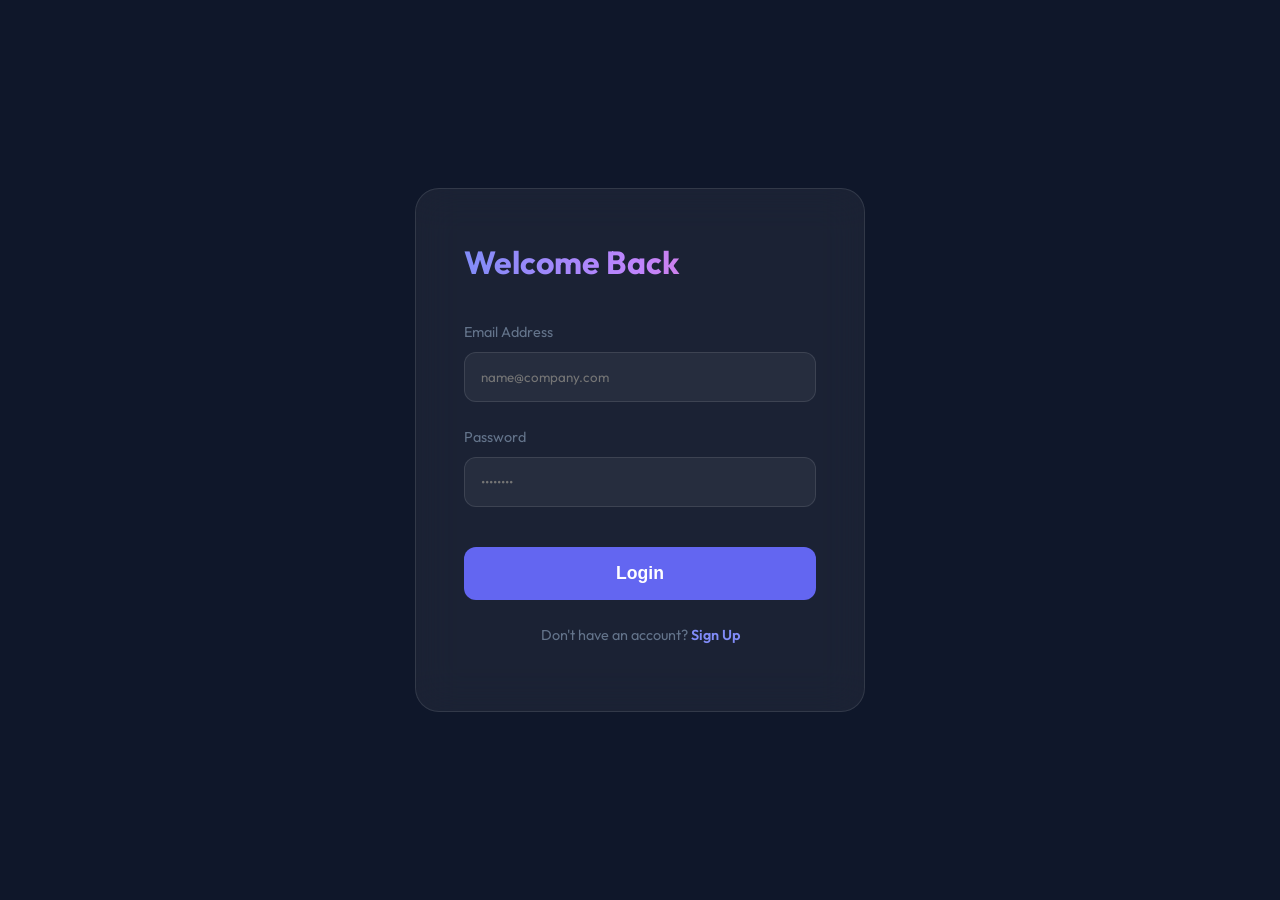
==== frontend/index.html @ a37b54ad "Initial commit: Lu AI assistant backend with session architecture and tests" ====
<!DOCTYPE html>
<html lang="en">
<head>
    <meta charset="UTF-8">
    <meta name="viewport" content="width=device-width, initial-scale=1.0">
    <title>LU: Intelligence Reimagined</title>
    <meta name="description" content="Modern RAG-powered chatbot solutions for your business.">
    <link rel="preconnect" href="https://fonts.googleapis.com">
    <link rel="preconnect" href="https://fonts.gstatic.com" crossorigin>
    <link href="https://fonts.googleapis.com/css2?family=Outfit:wght@300;400;600;800&display=swap" rel="stylesheet">
    <link rel="stylesheet" href="css/style.css">
</head>
<body>
    <nav class="navbar">
        <div class="logo">LU AI</div>
        <ul class="nav-links">
            <li><a href="#features">Features</a></li>
            <li><a href="admin.html">Dashboard</a></li>
            <li><button class="btn-primary">Get Started</button></li>
        </ul>
    </nav>

    <main>
        <section class="hero">
            <div class="hero-content">
                <h1 class="gradient-text">Your Data, <br>Instant Answers.</h1>
                <p>LU is a next-generation RAG chatbot that understands your documents as well as you do. Upload, ask, and unlock insights in seconds.</p>
                <div class="cta-group">
                    <button class="btn-large">Try LU Now</button>
                    <button class="btn-secondary">View Demo</button>
                </div>
            </div>
            <div class="hero-visual">
                <div class="blob"></div>
                <div class="glass-card">
                    <div class="line"></div>
                    <div class="line short"></div>
                    <div class="line"></div>
                </div>
            </div>
        </section>

        <section id="features" class="features">
            <div class="feature-card">
                <div class="icon">🔍</div>
                <h3>Deep Retrieval</h3>
                <p>Uses pgvector and cosine similarity to find the needle in the haystack.</p>
            </div>
            <div class="feature-card">
                <div class="icon">⚡</div>
                <h3>Fast Processing</h3>
                <p>Powered by Gemini 1.5 Flash for lightning-quick responses.</p>
            </div>
            <div class="feature-card">
                <div class="icon">🔒</div>
                <h3>Private & Secure</h3>
                <p>Your documents stay within your secure database infrastructure.</p>
            </div>
        </section>
    </main>

    <div id="chat-widget" class="chat-widget">
        <div id="chat-header" class="chat-header">
            <div class="bot-info">
                <div class="status-dot"></div>
                <span>LU is online</span>
            </div>
            <button id="close-chat">&times;</button>
        </div>
        <div id="chat-messages" class="chat-messages"></div>
        <div class="chat-input-area">
            <input type="text" id="user-input" placeholder="Ask LU something...">
            <button id="send-btn">
                <svg viewBox="0 0 24 24" fill="none" xmlns="http://www.w3.org/2000/svg"><path d="M22 2L11 13M22 2L15 22L11 13M11 13L2 9L22 2" stroke="currentColor" stroke-width="2" stroke-linecap="round" stroke-linejoin="round"/></svg>
            </button>
        </div>
    </div>

    <button id="chat-toggle" class="chat-toggle">
        <span class="icon-open">💬</span>
    </button>

    <script src="js/chat.js"></script>
</body>
</html>
---- frontend/css/style.css ----
:root {
    --primary: #6366f1;
    --primary-light: #818cf8;
    --dark: #0f172a;
    --light: #f8fafc;
    --gray: #64748b;
    --glass: rgba(255, 255, 255, 0.05);
    --glass-border: rgba(255, 255, 255, 0.1);
    --font-main: 'Outfit', sans-serif;
}

* {
    margin: 0;
    padding: 0;
    box-sizing: border-box;
}

body {
    background-color: var(--dark);
    color: var(--light);
    font-family: var(--font-main);
    line-height: 1.6;
    overflow-x: hidden;
}

/* Navbar */
.navbar {
    display: flex;
    justify-content: space-between;
    align-items: center;
    padding: 2rem 10%;
    position: fixed;
    width: 100%;
    top: 0;
    z-index: 100;
}

.logo {
    font-size: 1.5rem;
    font-weight: 800;
    letter-spacing: -1px;
}

.nav-links {
    display: flex;
    list-style: none;
    gap: 2rem;
    align-items: center;
}

.nav-links a {
    color: var(--light);
    text-decoration: none;
    font-weight: 500;
    transition: color 0.3s;
}

.nav-links a:hover {
    color: var(--primary-light);
}

/* Hero Section */
.hero {
    min-height: 100vh;
    display: flex;
    align-items: center;
    padding: 0 10%;
    padding-top: 80px;
    position: relative;
    overflow: hidden;
}

.hero-content {
    flex: 1;
    z-index: 2;
}

.hero-content h1 {
    font-size: 5rem;
    font-weight: 800;
    line-height: 1.1;
    margin-bottom: 1.5rem;
}

.gradient-text {
    background: linear-gradient(90deg, #818cf8, #c084fc, #f472b6);
    -webkit-background-clip: text;
    -webkit-text-fill-color: transparent;
}

.hero-content p {
    font-size: 1.25rem;
    color: var(--gray);
    max-width: 600px;
    margin-bottom: 2.5rem;
}

.cta-group {
    display: flex;
    gap: 1.5rem;
}

/* Buttons */
.btn-primary, .btn-large {
    background-color: var(--primary);
    color: white;
    padding: 0.8rem 1.5rem;
    border-radius: 12px;
    border: none;
    font-weight: 600;
    cursor: pointer;
    transition: transform 0.3s, background 0.3s;
}

.btn-large {
    padding: 1rem 2.5rem;
    font-size: 1.1rem;
}

.btn-primary:hover, .btn-large:hover {
    background-color: var(--primary-light);
    transform: translateY(-2px);
}

.btn-secondary {
    background: var(--glass);
    color: white;
    padding: 1rem 2.5rem;
    border-radius: 12px;
    border: 1px solid var(--glass-border);
    cursor: pointer;
    backdrop-filter: blur(10px);
}

/* Visual Elements */
.hero-visual {
    flex: 1;
    display: flex;
    justify-content: center;
    align-items: center;
    position: relative;
}

.blob {
    width: 400px;
    height: 400px;
    background: linear-gradient(45deg, var(--primary), #c084fc);
    filter: blur(80px);
    border-radius: 50%;
    position: absolute;
    animation: pulse 10s infinite alternate;
}

.glass-card {
    width: 300px;
    height: 400px;
    background: var(--glass);
    border: 1px solid var(--glass-border);
    backdrop-filter: blur(20px);
    border-radius: 24px;
    z-index: 2;
    padding: 2rem;
    display: flex;
    flex-direction: column;
    gap: 1rem;
    transform: rotate(5deg);
    animation: float 6s infinite ease-in-out;
}

.line {
    height: 8px;
    background: var(--glass-border);
    border-radius: 4px;
    width: 100%;
}

.line.short { width: 60%; }

/* Features */
.features {
    padding: 5rem 10%;
    display: grid;
    grid-template-columns: repeat(auto-fit, minmax(300px, 1fr));
    gap: 2rem;
}

.feature-card {
    background: var(--glass);
    border: 1px solid var(--glass-border);
    padding: 2.5rem;
    border-radius: 24px;
    transition: border-color 0.3s;
}

.feature-card:hover {
    border-color: var(--primary);
}

.feature-card .icon {
    font-size: 2.5rem;
    margin-bottom: 1.5rem;
}

/* Chat Widget */
.chat-widget {
    position: fixed;
    bottom: 100px;
    right: 30px;
    width: 380px;
    height: 500px;
    background: #1e293b;
    border-radius: 24px;
    box-shadow: 0 20px 40px rgba(0,0,0,0.4);
    display: flex;
    flex-direction: column;
    overflow: hidden;
    transform: scale(0);
    transform-origin: bottom right;
    transition: transform 0.3s cubic-bezier(0.175, 0.885, 0.32, 1.275);
    z-index: 1000;
}

.chat-widget.active {
    transform: scale(1);
}

.chat-header {
    background: var(--primary);
    padding: 1.5rem;
    display: flex;
    justify-content: space-between;
    align-items: center;
}

.bot-info {
    display: flex;
    align-items: center;
    gap: 0.5rem;
    font-weight: 600;
}

.status-dot {
    width: 8px;
    height: 8px;
    background: #4ade80;
    border-radius: 50%;
}

#close-chat {
    background: none;
    border: none;
    color: white;
    font-size: 1.5rem;
    cursor: pointer;
}

.chat-messages {
    flex: 1;
    overflow-y: auto;
    padding: 1.5rem;
    display: flex;
    flex-direction: column;
    gap: 1rem;
}

.message {
    max-width: 80%;
    padding: 1rem;
    border-radius: 16px;
    font-size: 0.9rem;
}

.message.bot {
    background: #2d3748;
    align-self: flex-start;
}

.message.user {
    background: var(--primary);
    align-self: flex-end;
}

.chat-input-area {
    padding: 1.5rem;
    display: flex;
    gap: 0.5rem;
}

#user-input {
    flex: 1;
    background: #2d3748;
    border: none;
    padding: 0.8rem 1rem;
    border-radius: 12px;
    color: white;
    outline: none;
}

#send-btn {
    background: var(--primary);
    border: none;
    color: white;
    width: 40px;
    height: 40px;
    border-radius: 10px;
    cursor: pointer;
    display: grid;
    place-items: center;
}

#send-btn svg {
    width: 20px;
    height: 20px;
}

.chat-toggle {
    position: fixed;
    bottom: 30px;
    right: 30px;
    width: 60px;
    height: 60px;
    background: var(--primary);
    border-radius: 50%;
    border: none;
    color: white;
    font-size: 1.5rem;
    cursor: pointer;
    box-shadow: 0 10px 20px rgba(99, 102, 241, 0.3);
    z-index: 1001;
}

/* Animations */
@keyframes pulse {
    0% { transform: scale(1); opacity: 0.6; }
    100% { transform: scale(1.2); opacity: 0.4; }
}

@keyframes float {
    0%, 100% { transform: rotate(5deg) translateY(0); }
    50% { transform: rotate(5deg) translateY(-20px); }
}
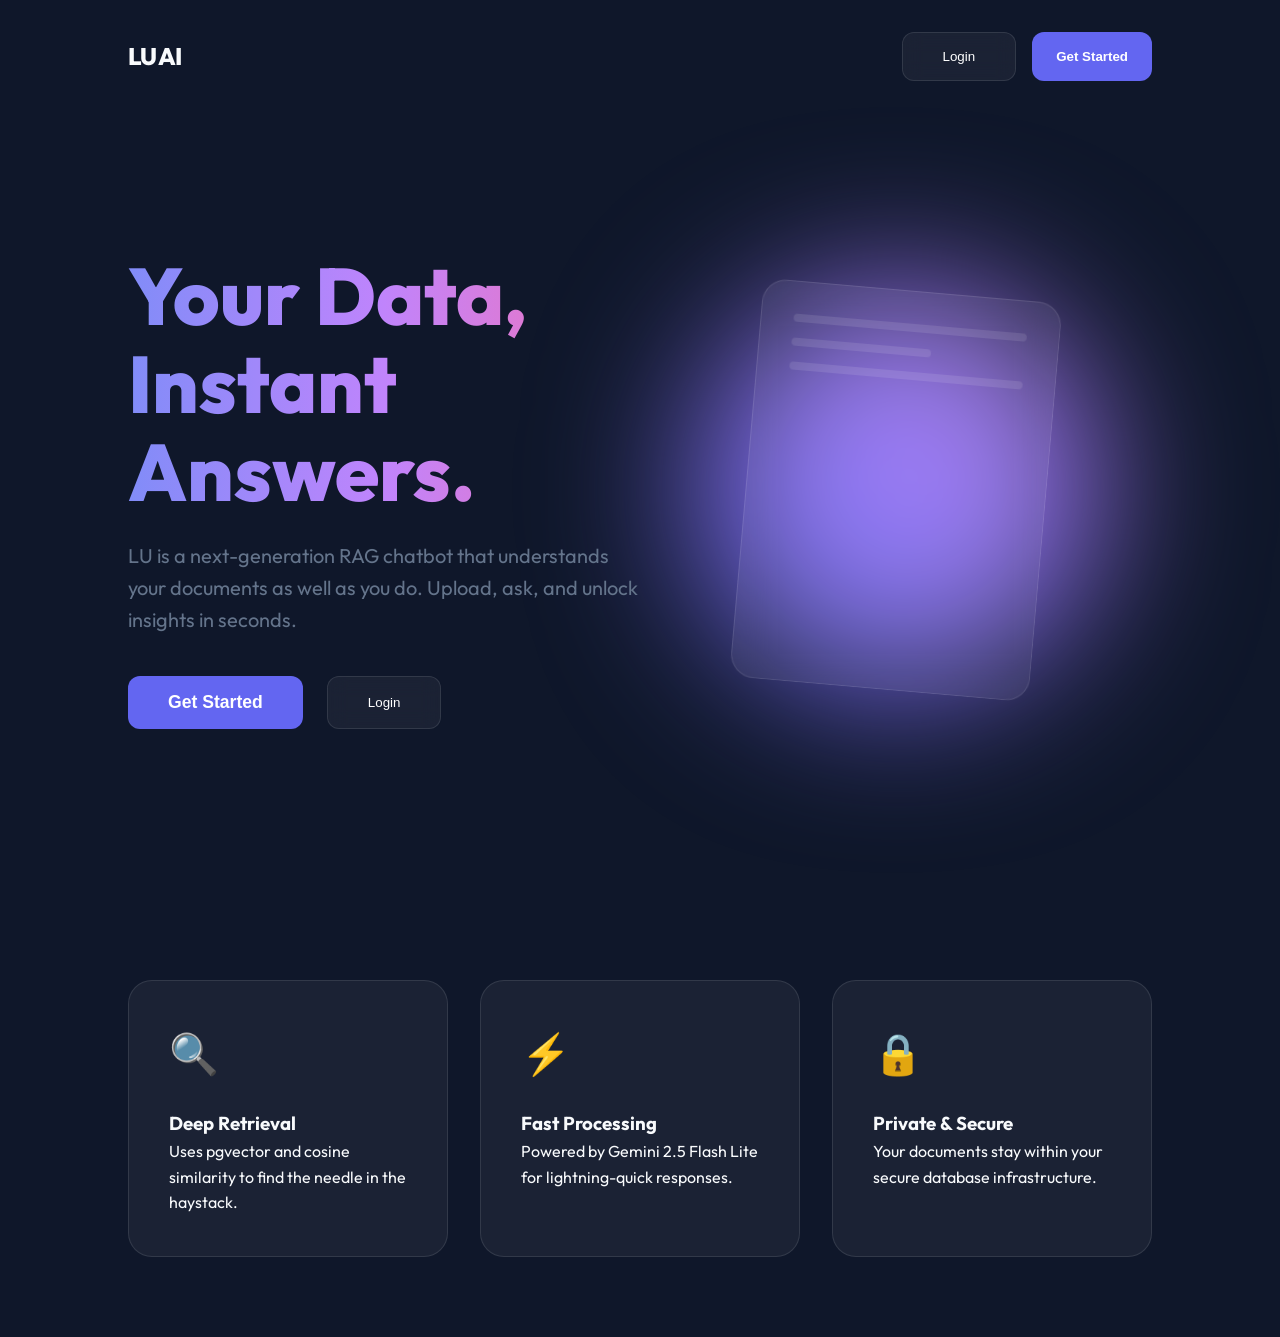
==== commit 2e018fc2: "feat(frontend): redesign UI and implement chat, auth, and ingestion interfaces while removing unused" ====
--- a/frontend/index.html
+++ b/frontend/index.html
@@ -13,11 +13,10 @@
 <body>
     <nav class="navbar">
         <div class="logo">LU AI</div>
-        <ul class="nav-links">
-            <li><a href="#features">Features</a></li>
-            <li><a href="admin.html">Dashboard</a></li>
-            <li><button class="btn-primary">Get Started</button></li>
-        </ul>
+        <div class="nav-actions">
+            <button class="btn-secondary" onclick="showLogin()">Login</button>
+            <button class="btn-primary" onclick="showSignup()">Get Started</button>
+        </div>
     </nav>
 
     <main>
@@ -26,8 +25,8 @@
                 <h1 class="gradient-text">Your Data, <br>Instant Answers.</h1>
                 <p>LU is a next-generation RAG chatbot that understands your documents as well as you do. Upload, ask, and unlock insights in seconds.</p>
                 <div class="cta-group">
-                    <button class="btn-large">Try LU Now</button>
-                    <button class="btn-secondary">View Demo</button>
+                    <button class="btn-large" onclick="showSignup()">Get Started</button>
+                    <button class="btn-secondary" onclick="showLogin()">Login</button>
                 </div>
             </div>
             <div class="hero-visual">
@@ -40,7 +39,7 @@
             </div>
         </section>
 
-        <section id="features" class="features">
+        <section class="features">
             <div class="feature-card">
                 <div class="icon">🔍</div>
                 <h3>Deep Retrieval</h3>
@@ -49,7 +48,7 @@
             <div class="feature-card">
                 <div class="icon">⚡</div>
                 <h3>Fast Processing</h3>
-                <p>Powered by Gemini 1.5 Flash for lightning-quick responses.</p>
+                <p>Powered by Gemini 2.5 Flash Lite for lightning-quick responses.</p>
             </div>
             <div class="feature-card">
                 <div class="icon">🔒</div>
@@ -59,27 +58,20 @@
         </section>
     </main>
 
-    <div id="chat-widget" class="chat-widget">
-        <div id="chat-header" class="chat-header">
-            <div class="bot-info">
-                <div class="status-dot"></div>
-                <span>LU is online</span>
-            </div>
-            <button id="close-chat">&times;</button>
-        </div>
-        <div id="chat-messages" class="chat-messages"></div>
-        <div class="chat-input-area">
-            <input type="text" id="user-input" placeholder="Ask LU something...">
-            <button id="send-btn">
-                <svg viewBox="0 0 24 24" fill="none" xmlns="http://www.w3.org/2000/svg"><path d="M22 2L11 13M22 2L15 22L11 13M11 13L2 9L22 2" stroke="currentColor" stroke-width="2" stroke-linecap="round" stroke-linejoin="round"/></svg>
-            </button>
-        </div>
-    </div>
-
-    <button id="chat-toggle" class="chat-toggle">
-        <span class="icon-open">💬</span>
-    </button>
-
-    <script src="js/chat.js"></script>
+    <script>
+        function showLogin() {
+            window.location.href = 'login.html';
+        }
+        
+        function showSignup() {
+            window.location.href = 'signup.html';
+        }
+        
+        // Check if user is already logged in
+        const token = localStorage.getItem('lu_token');
+        if (token) {
+            window.location.href = 'chat.html';
+        }
+    </script>
 </body>
 </html>
--- a/frontend/css/style.css
+++ b/frontend/css/style.css
@@ -41,63 +41,9 @@
     letter-spacing: -1px;
 }
 
-.nav-links {
-    display: flex;
-    list-style: none;
-    gap: 2rem;
-    align-items: center;
-}
-
-.nav-links a {
-    color: var(--light);
-    text-decoration: none;
-    font-weight: 500;
-    transition: color 0.3s;
-}
-
-.nav-links a:hover {
-    color: var(--primary-light);
-}
-
-/* Hero Section */
-.hero {
-    min-height: 100vh;
-    display: flex;
-    align-items: center;
-    padding: 0 10%;
-    padding-top: 80px;
-    position: relative;
-    overflow: hidden;
-}
-
-.hero-content {
-    flex: 1;
-    z-index: 2;
-}
-
-.hero-content h1 {
-    font-size: 5rem;
-    font-weight: 800;
-    line-height: 1.1;
-    margin-bottom: 1.5rem;
-}
-
-.gradient-text {
-    background: linear-gradient(90deg, #818cf8, #c084fc, #f472b6);
-    -webkit-background-clip: text;
-    -webkit-text-fill-color: transparent;
-}
-
-.hero-content p {
-    font-size: 1.25rem;
-    color: var(--gray);
-    max-width: 600px;
-    margin-bottom: 2.5rem;
-}
-
-.cta-group {
-    display: flex;
-    gap: 1.5rem;
+.nav-actions {
+    display: flex;
+    gap: 1rem;
 }
 
 /* Buttons */
@@ -130,6 +76,52 @@
     border: 1px solid var(--glass-border);
     cursor: pointer;
     backdrop-filter: blur(10px);
+    transition: background 0.3s;
+}
+
+.btn-secondary:hover {
+    background: rgba(255, 255, 255, 0.1);
+}
+
+/* Hero Section */
+.hero {
+    min-height: 100vh;
+    display: flex;
+    align-items: center;
+    padding: 0 10%;
+    padding-top: 80px;
+    position: relative;
+    overflow: hidden;
+}
+
+.hero-content {
+    flex: 1;
+    z-index: 2;
+}
+
+.hero-content h1 {
+    font-size: 5rem;
+    font-weight: 800;
+    line-height: 1.1;
+    margin-bottom: 1.5rem;
+}
+
+.gradient-text {
+    background: linear-gradient(90deg, #818cf8, #c084fc, #f472b6);
+    -webkit-background-clip: text;
+    -webkit-text-fill-color: transparent;
+}
+
+.hero-content p {
+    font-size: 1.25rem;
+    color: var(--gray);
+    max-width: 600px;
+    margin-bottom: 2.5rem;
+}
+
+.cta-group {
+    display: flex;
+    gap: 1.5rem;
 }
 
 /* Visual Elements */
@@ -176,7 +168,7 @@
 
 .line.short { width: 60%; }
 
-/* Features */
+/* Features Section */
 .features {
     padding: 5rem 10%;
     display: grid;
@@ -201,134 +193,6 @@
     margin-bottom: 1.5rem;
 }
 
-/* Chat Widget */
-.chat-widget {
-    position: fixed;
-    bottom: 100px;
-    right: 30px;
-    width: 380px;
-    height: 500px;
-    background: #1e293b;
-    border-radius: 24px;
-    box-shadow: 0 20px 40px rgba(0,0,0,0.4);
-    display: flex;
-    flex-direction: column;
-    overflow: hidden;
-    transform: scale(0);
-    transform-origin: bottom right;
-    transition: transform 0.3s cubic-bezier(0.175, 0.885, 0.32, 1.275);
-    z-index: 1000;
-}
-
-.chat-widget.active {
-    transform: scale(1);
-}
-
-.chat-header {
-    background: var(--primary);
-    padding: 1.5rem;
-    display: flex;
-    justify-content: space-between;
-    align-items: center;
-}
-
-.bot-info {
-    display: flex;
-    align-items: center;
-    gap: 0.5rem;
-    font-weight: 600;
-}
-
-.status-dot {
-    width: 8px;
-    height: 8px;
-    background: #4ade80;
-    border-radius: 50%;
-}
-
-#close-chat {
-    background: none;
-    border: none;
-    color: white;
-    font-size: 1.5rem;
-    cursor: pointer;
-}
-
-.chat-messages {
-    flex: 1;
-    overflow-y: auto;
-    padding: 1.5rem;
-    display: flex;
-    flex-direction: column;
-    gap: 1rem;
-}
-
-.message {
-    max-width: 80%;
-    padding: 1rem;
-    border-radius: 16px;
-    font-size: 0.9rem;
-}
-
-.message.bot {
-    background: #2d3748;
-    align-self: flex-start;
-}
-
-.message.user {
-    background: var(--primary);
-    align-self: flex-end;
-}
-
-.chat-input-area {
-    padding: 1.5rem;
-    display: flex;
-    gap: 0.5rem;
-}
-
-#user-input {
-    flex: 1;
-    background: #2d3748;
-    border: none;
-    padding: 0.8rem 1rem;
-    border-radius: 12px;
-    color: white;
-    outline: none;
-}
-
-#send-btn {
-    background: var(--primary);
-    border: none;
-    color: white;
-    width: 40px;
-    height: 40px;
-    border-radius: 10px;
-    cursor: pointer;
-    display: grid;
-    place-items: center;
-}
-
-#send-btn svg {
-    width: 20px;
-    height: 20px;
-}
-
-.chat-toggle {
-    position: fixed;
-    bottom: 30px;
-    right: 30px;
-    width: 60px;
-    height: 60px;
-    background: var(--primary);
-    border-radius: 50%;
-    border: none;
-    color: white;
-    font-size: 1.5rem;
-    cursor: pointer;
-    box-shadow: 0 10px 20px rgba(99, 102, 241, 0.3);
-    z-index: 1001;
-}
-
 /* Animations */
 @keyframes pulse {
     0% { transform: scale(1); opacity: 0.6; }
@@ -339,3 +203,53 @@
     0%, 100% { transform: rotate(5deg) translateY(0); }
     50% { transform: rotate(5deg) translateY(-20px); }
 }
+
+/* Responsive */
+@media (max-width: 768px) {
+    .navbar {
+        padding: 1.5rem 5%;
+    }
+
+    .hero {
+        flex-direction: column;
+        padding: 0 5%;
+        padding-top: 100px;
+        text-align: center;
+    }
+
+    .hero-content h1 {
+        font-size: 3rem;
+    }
+
+    .hero-content p {
+        font-size: 1.1rem;
+    }
+
+    .cta-group {
+        justify-content: center;
+    }
+
+    .hero-visual {
+        margin-top: 3rem;
+    }
+
+    .features {
+        padding: 3rem 5%;
+        grid-template-columns: 1fr;
+    }
+}
+
+@media (max-width: 480px) {
+    .nav-actions {
+        gap: 0.5rem;
+    }
+
+    .btn-primary, .btn-secondary {
+        padding: 0.6rem 1rem;
+        font-size: 0.9rem;
+    }
+
+    .hero-content h1 {
+        font-size: 2.5rem;
+    }
+}
